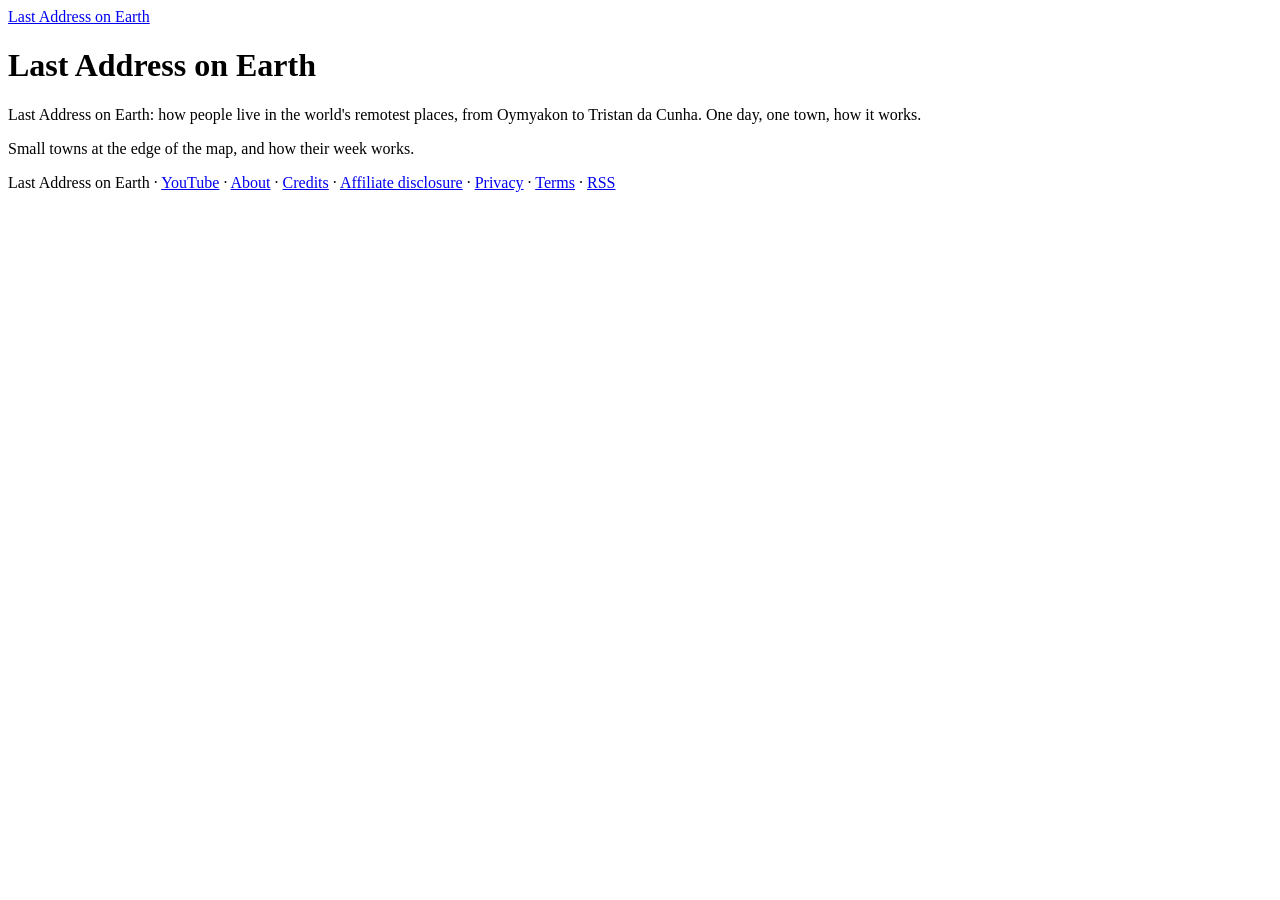
==== index.html @ d5ae79ce "Launch lastaddressonearth.visionmediachannels.com" ====
<!doctype html>
<html lang="en">
<head>
<meta charset="utf-8">
<meta name="viewport" content="width=device-width, initial-scale=1">
<title>Last Address on Earth</title>
<meta name="description" content="Last Address on Earth: how people live in the world&#x27;s remotest places, from Oymyakon to Tristan da Cunha. One day, one town, how it works.">
<link rel="canonical" href="https://lastaddressonearth.visionmediachannels.com/">
<meta property="og:site_name" content="Last Address on Earth">
<meta property="og:type" content="website">
<meta property="og:title" content="Last Address on Earth">
<meta property="og:description" content="Last Address on Earth: how people live in the world&#x27;s remotest places, from Oymyakon to Tristan da Cunha. One day, one town, how it works.">
<meta property="og:url" content="https://lastaddressonearth.visionmediachannels.com/">
<meta property="og:image" content="https://lastaddressonearth.visionmediachannels.com/images/site-header.png">
<meta name="twitter:card" content="summary_large_image">
<link rel="alternate" type="application/rss+xml" title="Last Address on Earth" href="https://lastaddressonearth.visionmediachannels.com/feed.xml">
<link rel="icon" type="image/png" sizes="32x32" href="https://lastaddressonearth.visionmediachannels.com/favicon-32.png">
<link rel="icon" type="image/png" sizes="512x512" href="https://lastaddressonearth.visionmediachannels.com/favicon-512.png">
<link rel="preconnect" href="https://fonts.googleapis.com">
<link rel="preconnect" href="https://fonts.gstatic.com" crossorigin>
<link rel="stylesheet" href="https://fonts.googleapis.com/css2?family=Work+Sans:wght@400;700&amp;family=Lora:wght@400;700&amp;display=swap">
<link rel="stylesheet" href="https://lastaddressonearth.visionmediachannels.com/style.css">
<script type="application/ld+json">{"@context": "https://schema.org", "@type": "WebSite", "name": "Last Address on Earth", "url": "https://lastaddressonearth.visionmediachannels.com/", "inLanguage": "en", "publisher": {"@type": "Organization", "name": "Vision Media"}}</script>
</head>
<body>
<header class="site"><a href="https://lastaddressonearth.visionmediachannels.com/">Last Address on Earth</a></header>
<main>
<h1>Last Address on Earth</h1><p class="lede">Last Address on Earth: how people live in the world&#x27;s remotest places, from Oymyakon to Tristan da Cunha. One day, one town, how it works.</p><ul class="posts"></ul>
</main>
<footer><p>Small towns at the edge of the map, and how their week works.</p><p>Last Address on Earth · <a href="https://www.youtube.com/@lastaddressonearth">YouTube</a> · <a href="https://lastaddressonearth.visionmediachannels.com/about/">About</a> · <a href="https://lastaddressonearth.visionmediachannels.com/credits/">Credits</a> · <a href="https://lastaddressonearth.visionmediachannels.com/affiliate-disclosure/">Affiliate disclosure</a> · <a href="https://lastaddressonearth.visionmediachannels.com/privacy/">Privacy</a> · <a href="https://lastaddressonearth.visionmediachannels.com/terms/">Terms</a> · <a href="https://lastaddressonearth.visionmediachannels.com/feed.xml">RSS</a></p></footer>
</body>
</html>
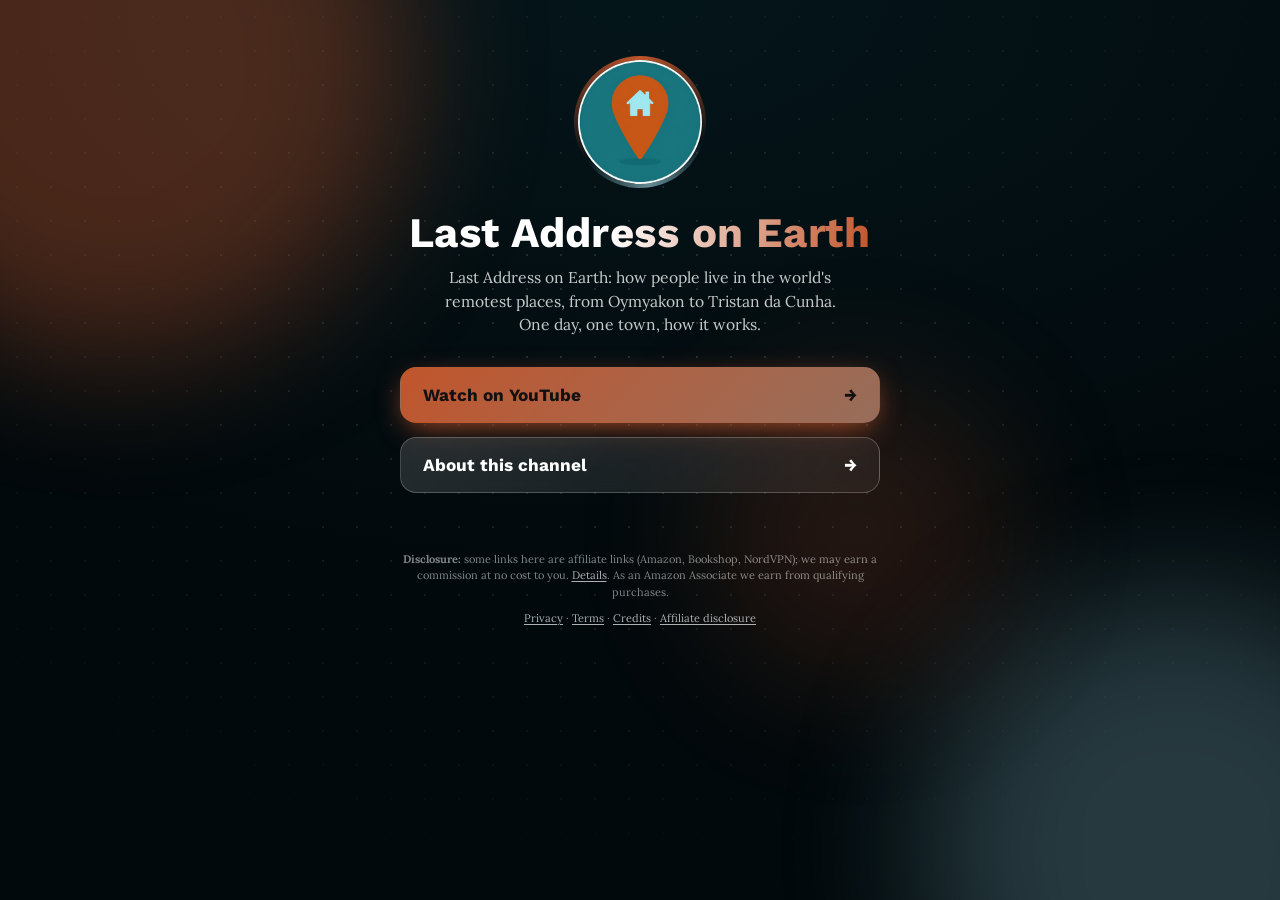
==== commit efe17dfd: "Animated link hub at host root" ====
--- a/index.html
+++ b/index.html
@@ -3,7 +3,7 @@
 <head>
 <meta charset="utf-8">
 <meta name="viewport" content="width=device-width, initial-scale=1">
-<title>Last Address on Earth</title>
+<title>Last Address on Earth · Links</title>
 <meta name="description" content="Last Address on Earth: how people live in the world&#x27;s remotest places, from Oymyakon to Tristan da Cunha. One day, one town, how it works.">
 <link rel="canonical" href="https://lastaddressonearth.visionmediachannels.com/">
 <meta property="og:site_name" content="Last Address on Earth">
@@ -13,20 +13,66 @@
 <meta property="og:url" content="https://lastaddressonearth.visionmediachannels.com/">
 <meta property="og:image" content="https://lastaddressonearth.visionmediachannels.com/images/site-header.png">
 <meta name="twitter:card" content="summary_large_image">
-<link rel="alternate" type="application/rss+xml" title="Last Address on Earth" href="https://lastaddressonearth.visionmediachannels.com/feed.xml">
 <link rel="icon" type="image/png" sizes="32x32" href="https://lastaddressonearth.visionmediachannels.com/favicon-32.png">
-<link rel="icon" type="image/png" sizes="512x512" href="https://lastaddressonearth.visionmediachannels.com/favicon-512.png">
-<link rel="preconnect" href="https://fonts.googleapis.com">
-<link rel="preconnect" href="https://fonts.gstatic.com" crossorigin>
+<link rel="preconnect" href="https://fonts.googleapis.com"><link rel="preconnect" href="https://fonts.gstatic.com" crossorigin>
 <link rel="stylesheet" href="https://fonts.googleapis.com/css2?family=Work+Sans:wght@400;700&amp;family=Lora:wght@400;700&amp;display=swap">
-<link rel="stylesheet" href="https://lastaddressonearth.visionmediachannels.com/style.css">
-<script type="application/ld+json">{"@context": "https://schema.org", "@type": "WebSite", "name": "Last Address on Earth", "url": "https://lastaddressonearth.visionmediachannels.com/", "inLanguage": "en", "publisher": {"@type": "Organization", "name": "Vision Media"}}</script>
+<style>
+:root{--bg:#04151a;--bg2:#02090c;--glow:#C0552B;--glow2:#638b95;--head:'Work Sans',Georgia,serif;--body:'Lora',system-ui,sans-serif}
+*{box-sizing:border-box}html{-webkit-text-size-adjust:100%}
+body{margin:0;min-height:100vh;color:#fff;font:17px/1.5 var(--body);background:radial-gradient(120% 90% at 50% 0%,var(--bg) 0%,var(--bg2) 70%);overflow-x:hidden;position:relative}
+.orb{position:fixed;border-radius:50%;filter:blur(70px);opacity:.38;pointer-events:none;z-index:0;will-change:transform}
+.o1{width:46vmax;height:46vmax;background:var(--glow);top:-18vmax;left:-14vmax;animation:d1 22s ease-in-out infinite alternate}
+.o2{width:40vmax;height:40vmax;background:var(--glow2);bottom:-16vmax;right:-12vmax;animation:d2 26s ease-in-out infinite alternate}
+.o3{width:24vmax;height:24vmax;background:var(--glow);opacity:.18;top:42%;left:55%;animation:d3 30s ease-in-out infinite alternate}
+@keyframes d1{to{transform:translate(18vmax,12vmax) scale(1.2)}}
+@keyframes d2{to{transform:translate(-16vmax,-10vmax) scale(1.15)}}
+@keyframes d3{to{transform:translate(-30vmax,8vmax) scale(.8)}}
+.dots{position:fixed;inset:0;z-index:0;pointer-events:none;background-image:radial-gradient(rgba(255,255,255,.14) 1px,transparent 1.5px);background-size:34px 34px;mask-image:radial-gradient(70% 60% at 50% 40%,#000,transparent);animation:drift 40s linear infinite}
+@keyframes drift{to{background-position:34px 68px}}
+main{position:relative;z-index:1;max-width:520px;margin:0 auto;padding:56px 20px 28px;text-align:center}
+.ring{width:132px;height:132px;margin:0 auto 22px;border-radius:50%;padding:4px;position:relative;
+  background:conic-gradient(from 0deg,var(--glow),transparent 30%,var(--glow2),transparent 65%,var(--glow));animation:spin 7s linear infinite;
+  opacity:0;animation:spin 7s linear infinite,pop .9s .1s cubic-bezier(.2,.9,.3,1.3) forwards}
+.ring::after{content:"";position:absolute;inset:-14px;border-radius:50%;border:2px solid var(--glow);opacity:.0;animation:pulse 3.2s 1s ease-out infinite}
+.ring img,.ring .ph{width:100%;height:100%;border-radius:50%;display:block;object-fit:cover;background:var(--bg2);animation:unspin 7s linear infinite}
+.ring .ph{display:grid;place-items:center;font:700 44px var(--head)}
+@keyframes spin{to{transform:rotate(360deg)}}@keyframes unspin{to{transform:rotate(-360deg)}}
+@keyframes pulse{0%{transform:scale(.85);opacity:.55}100%{transform:scale(1.25);opacity:0}}
+@keyframes pop{from{opacity:0;transform:scale(.6) rotate(0)}to{opacity:1}}
+h1{font:700 clamp(30px,8vw,42px)/1.1 var(--head);margin:0 0 10px;letter-spacing:.01em;
+  background:linear-gradient(100deg,#fff 20%,var(--glow) 45%,#fff 70%);background-size:220% 100%;-webkit-background-clip:text;background-clip:text;color:transparent;
+  animation:shine 6s 1s ease-in-out infinite,up .8s .25s both}
+@keyframes shine{0%,100%{background-position:100% 0}50%{background-position:0 0}}
+.tag{margin:0 auto 30px;max-width:420px;color:rgba(255,255,255,.78);font-size:.98rem;animation:up .8s .4s both}
+@keyframes up{from{opacity:0;transform:translateY(18px)}to{opacity:1;transform:none}}
+.btns{display:grid;gap:14px}
+.btn{position:relative;display:flex;align-items:center;justify-content:space-between;gap:12px;padding:17px 22px;border-radius:16px;color:#fff;text-decoration:none;
+  font:700 1.08rem var(--head);background:linear-gradient(135deg,rgba(255,255,255,.14),rgba(255,255,255,.05));border:1px solid rgba(255,255,255,.22);
+  backdrop-filter:blur(8px);-webkit-backdrop-filter:blur(8px);overflow:hidden;opacity:0;animation:up .7s calc(.55s + var(--i)*.12s) both;
+  transition:transform .25s cubic-bezier(.2,.8,.3,1.2),border-color .25s,box-shadow .25s}
+.btn:first-child{background:linear-gradient(135deg,var(--glow),color-mix(in srgb,var(--glow) 55%,var(--glow2)));border-color:transparent;color:#111;box-shadow:0 8px 30px -8px var(--glow)}
+.btn::before{content:"";position:absolute;top:0;left:-70%;width:45%;height:100%;background:linear-gradient(100deg,transparent,rgba(255,255,255,.4),transparent);transform:skewX(-20deg);transition:left .7s}
+.btn:hover,.btn:focus-visible{transform:translateY(-4px) scale(1.02);border-color:var(--glow);box-shadow:0 14px 34px -10px var(--glow);outline:none}
+.btn:hover::before{left:130%}.btn i{font-style:normal;transition:transform .25s}.btn:hover i{transform:translateX(6px)}
+.btn:active{transform:scale(.98)}
+.btn:first-child::after{content:"";position:absolute;inset:0;border-radius:16px;box-shadow:0 0 0 0 var(--glow);animation:ping 2.6s 2s ease-out infinite}
+@keyframes ping{0%{box-shadow:0 0 0 0 color-mix(in srgb,var(--glow) 60%,transparent)}70%,100%{box-shadow:0 0 0 16px transparent}}
+footer{position:relative;z-index:1;max-width:520px;margin:0 auto;padding:30px 20px 36px;text-align:center;font-size:11px;line-height:1.5;color:rgba(255,255,255,.5);animation:up 1s 1.4s both}
+footer p{margin:0 0 10px}footer a{color:rgba(255,255,255,.68);text-decoration:underline;text-underline-offset:2px}footer a:hover{color:#fff}
+@media (prefers-reduced-motion:reduce){*,*::before,*::after{animation:none!important;transition:none!important}.btn,h1,.tag,.ring,footer{opacity:1!important}}
+</style>
 </head>
 <body>
-<header class="site"><a href="https://lastaddressonearth.visionmediachannels.com/">Last Address on Earth</a></header>
+<div class="orb o1"></div><div class="orb o2"></div><div class="orb o3"></div><div class="dots"></div>
 <main>
-<h1>Last Address on Earth</h1><p class="lede">Last Address on Earth: how people live in the world&#x27;s remotest places, from Oymyakon to Tristan da Cunha. One day, one town, how it works.</p><ul class="posts"></ul>
+<div class="ring"><img src="/images/avatar.png" alt="Last Address on Earth logo" width="360" height="360"></div>
+<h1>Last Address on Earth</h1>
+<p class="tag">Last Address on Earth: how people live in the world&#x27;s remotest places, from Oymyakon to Tristan da Cunha. One day, one town, how it works.</p>
+<nav class="btns" aria-label="Links"><a class="btn" style="--i:0" href="https://www.youtube.com/@lastaddressonearth"><span>Watch on YouTube</span><i aria-hidden="true">→</i></a><a class="btn" style="--i:1" href="https://lastaddressonearth.visionmediachannels.com/about/"><span>About this channel</span><i aria-hidden="true">→</i></a></nav>
 </main>
-<footer><p>Small towns at the edge of the map, and how their week works.</p><p>Last Address on Earth · <a href="https://www.youtube.com/@lastaddressonearth">YouTube</a> · <a href="https://lastaddressonearth.visionmediachannels.com/about/">About</a> · <a href="https://lastaddressonearth.visionmediachannels.com/credits/">Credits</a> · <a href="https://lastaddressonearth.visionmediachannels.com/affiliate-disclosure/">Affiliate disclosure</a> · <a href="https://lastaddressonearth.visionmediachannels.com/privacy/">Privacy</a> · <a href="https://lastaddressonearth.visionmediachannels.com/terms/">Terms</a> · <a href="https://lastaddressonearth.visionmediachannels.com/feed.xml">RSS</a></p></footer>
+<footer>
+<p><strong>Disclosure:</strong> some links here are affiliate links (Amazon, Bookshop, NordVPN); we may earn a commission at no cost to you. <a href="https://lastaddressonearth.visionmediachannels.com/affiliate-disclosure/">Details</a>. As an Amazon Associate we earn from qualifying purchases.</p>
+<p><a href="https://lastaddressonearth.visionmediachannels.com/privacy/">Privacy</a> · <a href="https://lastaddressonearth.visionmediachannels.com/terms/">Terms</a> · <a href="https://lastaddressonearth.visionmediachannels.com/credits/">Credits</a> · <a href="https://lastaddressonearth.visionmediachannels.com/affiliate-disclosure/">Affiliate disclosure</a></p>
+</footer>
 </body>
 </html>
